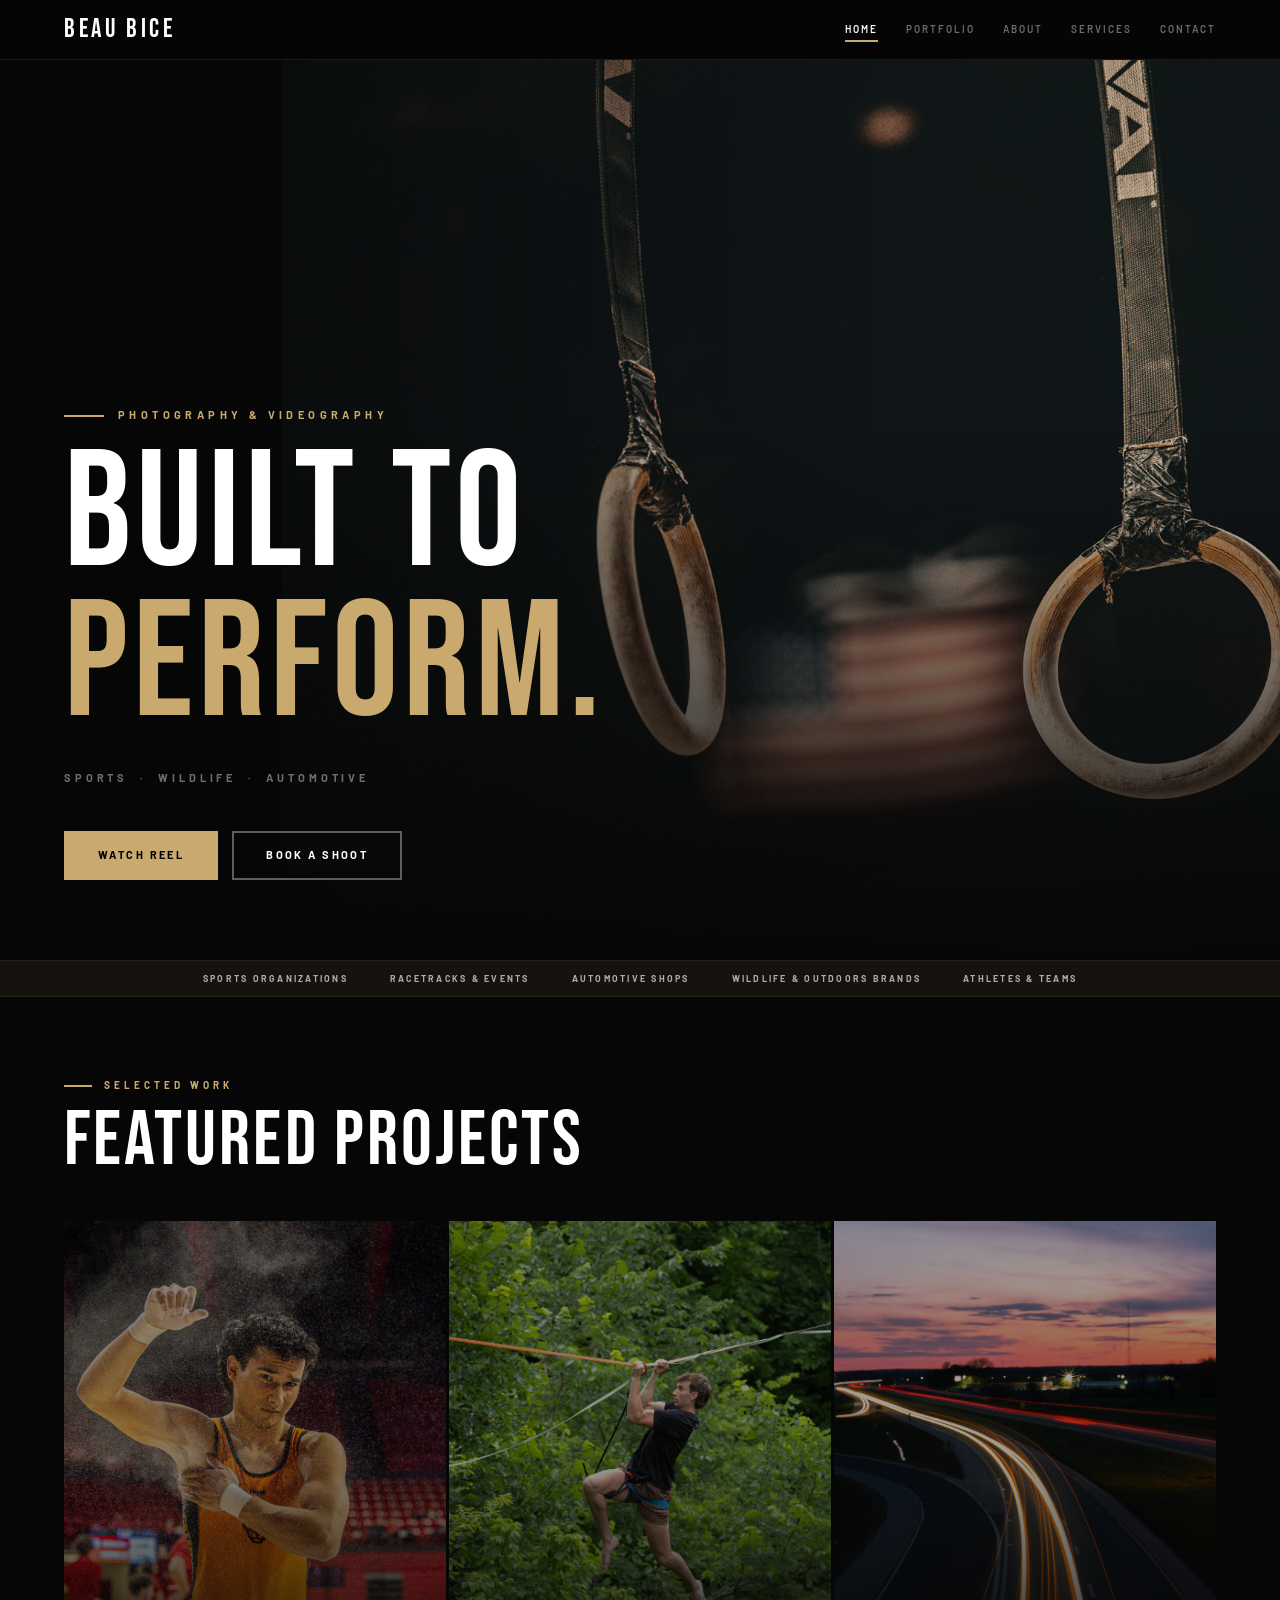
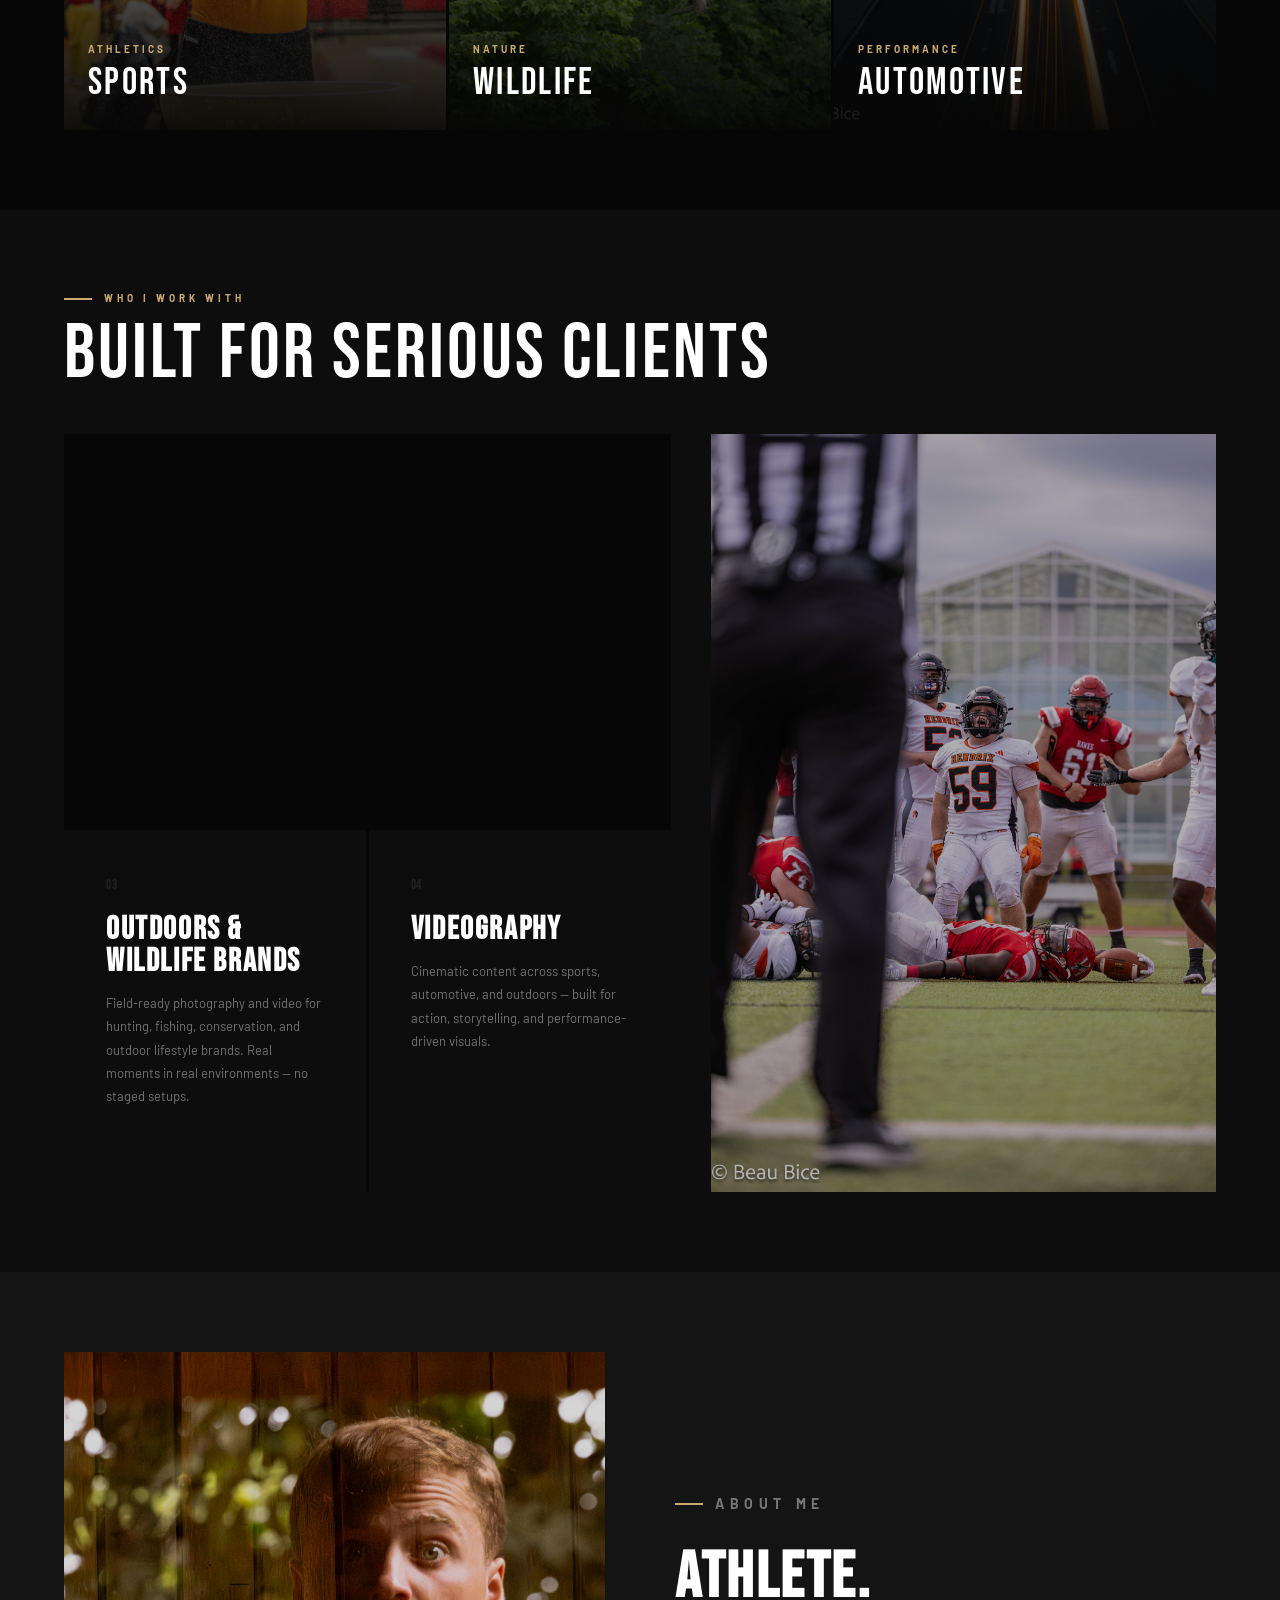
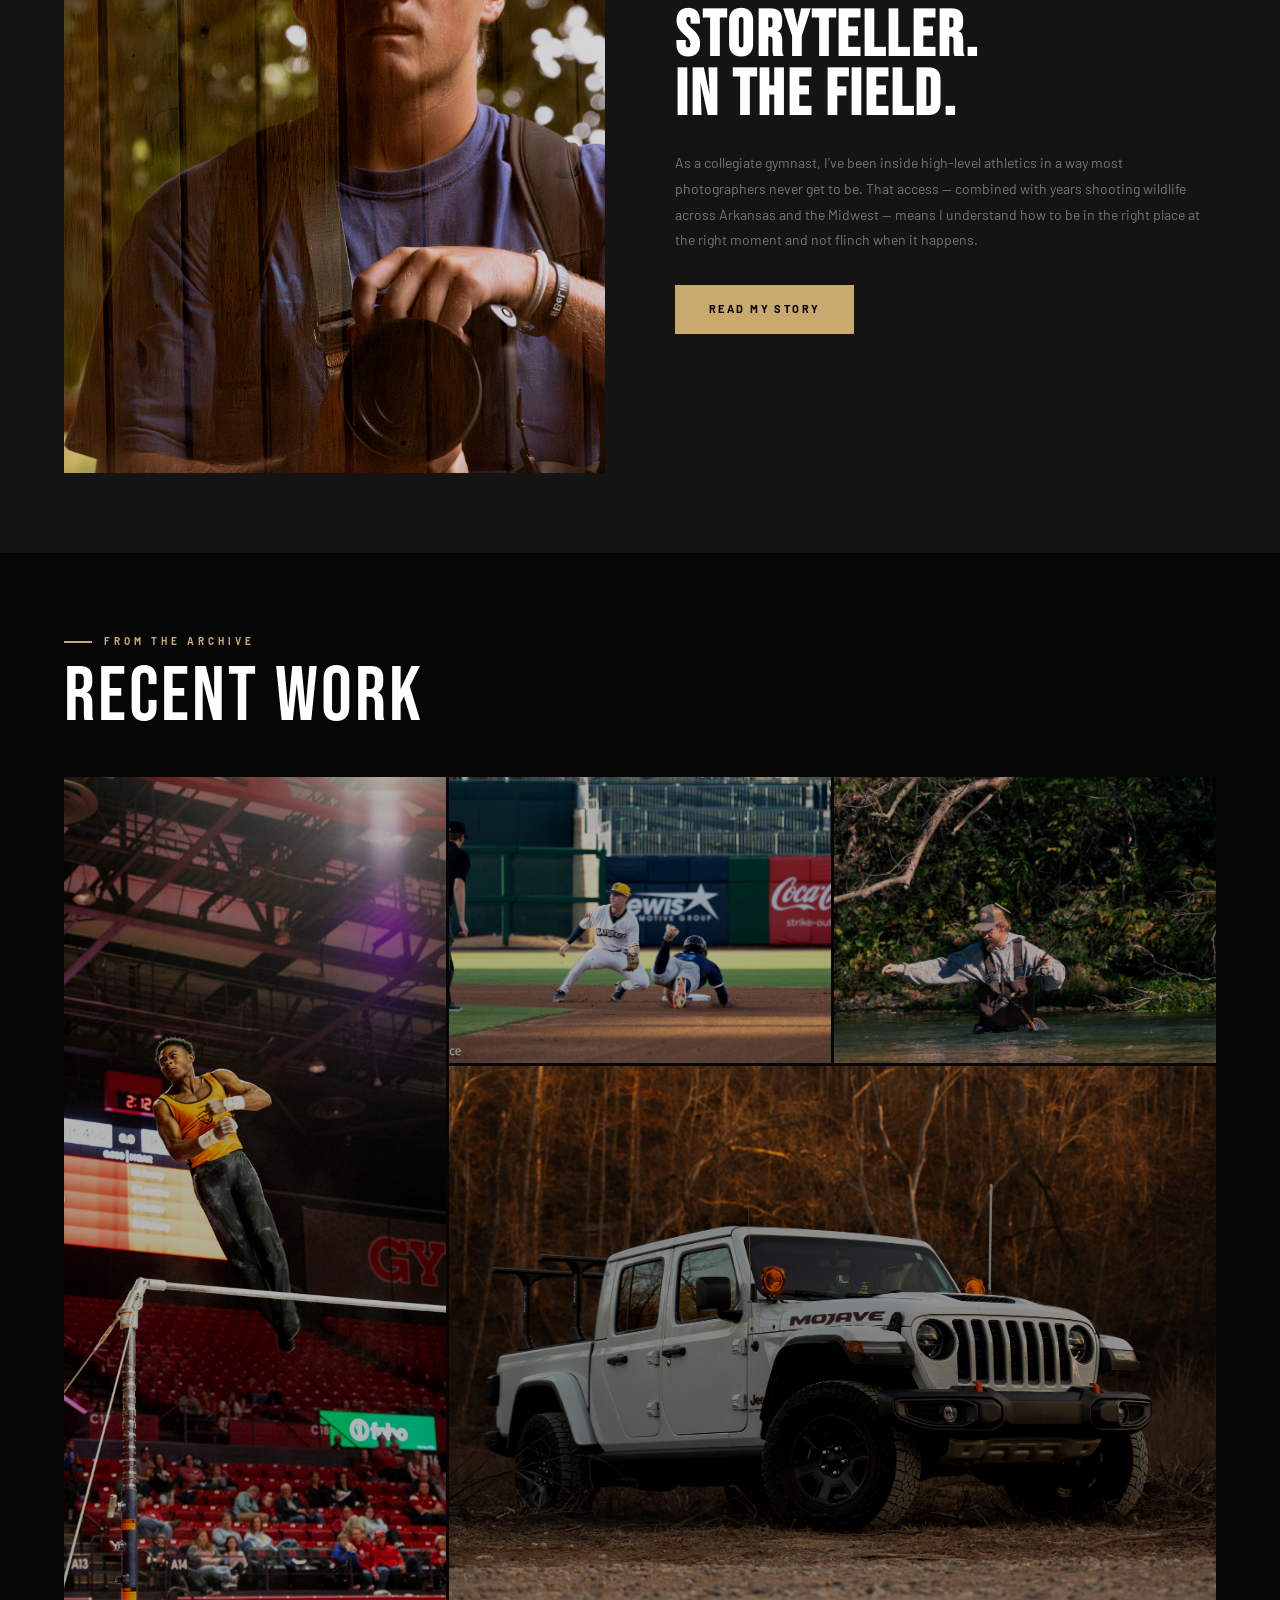
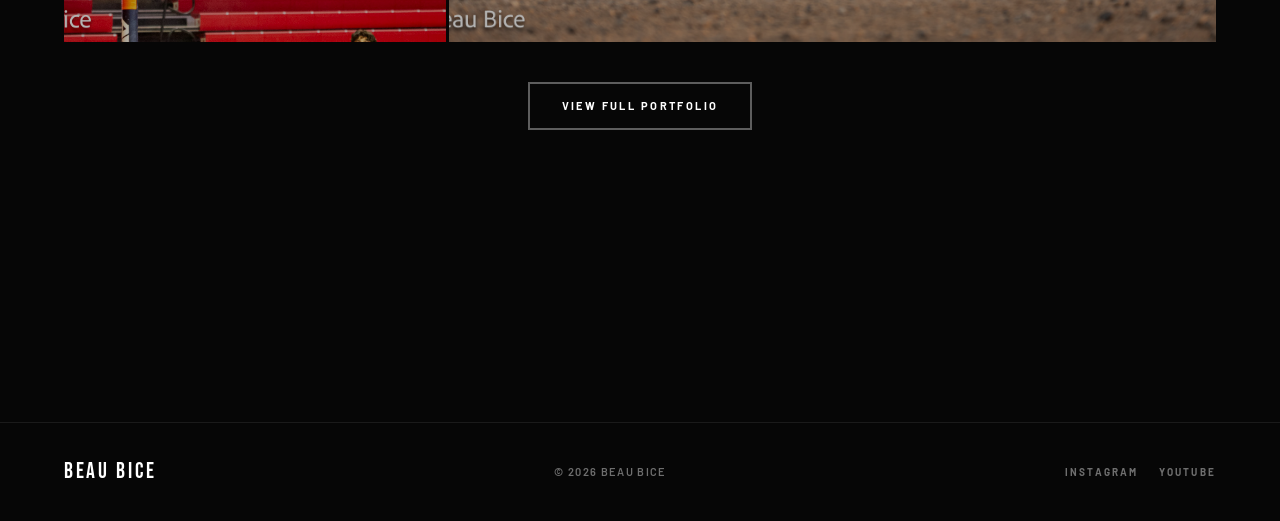
==== index.html @ 65be6cce "First Upload" ====
<!DOCTYPE html>
<html lang="en">
<head>
  <meta charset="UTF-8">
  <meta name="viewport" content="width=device-width, initial-scale=1.0">
  <title>Beau Bice — Photography & Videography</title>
  <link rel="stylesheet" href="styles.css">
  <link href="https://fonts.googleapis.com/css2?family=Bebas+Neue&family=Barlow:wght@300;400;600;700&display=swap" rel="stylesheet">
</head>
<body>

<!-- ── Navigation ───────────────────────────── -->
<header class="header">
  <div class="container nav">
    <div class="logo">Beau Bice</div>
    <nav>
      <a href="index.html" class="active">Home</a>
      <a href="portfolio.html">Portfolio</a>
      <a href="about.html">About</a>
      <a href="services.html">Services</a>
      <a href="contact.html">Contact</a>
    </nav>
  </div>
</header>

<!-- ── Hero ─────────────────────────────────── -->
<section class="hero">
  <div class="hero-bg">
    <!-- Original hero photo -->
    <img src="IMG_2894.jpg" alt="Beau Bice Photography">
  </div>
  <div class="hero-overlay"></div>
  <div class="hero-content">
    <p class="hero-eyebrow">Photography &amp; Videography</p>
    <h1>Built to<br><em>Perform.</em></h1>
    <p class="hero-sub">Sports &nbsp;·&nbsp; Wildlife &nbsp;·&nbsp; Automotive</p>
    <div class="hero-btns">
      <a href="films.html" class="btn primary">Watch Reel</a>
      <a href="contact.html" class="btn">Book a Shoot</a>
    </div>
  </div>
</section>

<!-- ── Client Types Band ──────────────────────── -->
<div class="client-band">
  <div class="client-band-inner">
    <span>Sports Organizations</span>
    <span class="band-dot">·</span>
    <span>Racetracks &amp; Events</span>
    <span class="band-dot">·</span>
    <span>Automotive Shops</span>
    <span class="band-dot">·</span>
    <span>Wildlife &amp; Outdoors Brands</span>
    <span class="band-dot">·</span>
    <span>Athletes &amp; Teams</span>
  </div>
</div>

<!-- ── Featured Work ─────────────────────────── -->
<section class="featured">
  <div class="container">
    <p class="section-eyebrow">Selected Work</p>
    <h2 class="section-title">Featured Projects</h2>
    <div class="featured-grid">

      <!-- Sports — original photo: Ethan Jap Press.jpg -->
      <a href="sports.html" class="feat-card">
        <img src="IMG_1847.jpg" alt="Sports Photography">
        <div class="feat-card-overlay"></div>
        <div class="feat-card-label">
          <p class="feat-card-cat">Athletics</p>
          <p class="feat-card-title">Sports</p>
        </div>
      </a>

      <!-- Wildlife — original photo: Greenville_Wildlife_-5.jpg -->
      <a href="wildlife.html" class="feat-card">
        <img src="IMG_9954.jpg" alt="Wildlife Photography">
        <div class="feat-card-overlay"></div>
        <div class="feat-card-label">
          <p class="feat-card-cat">Nature</p>
          <p class="feat-card-title">Wildlife</p>
        </div>
      </a>

      <!-- Automotive -->
<a href="cars.html" class="feat-card">
  <img src="Exploring_Time.jpg" alt="Automotive Photography">
  <div class="feat-card-overlay"></div>
  <div class="feat-card-label">
    <p class="feat-card-cat">Performance</p>
    <p class="feat-card-title">Automotive</p>
  </div>
</a>
    </div>
  </div>
</section>

<!-- ── Who I Work With ────────────────────────── -->
<section class="who-section">
  <div class="container">
    <p class="section-eyebrow">Who I Work With</p>
    <h2 class="section-title">Built for Serious Clients</h2>

    <div class="who-layout">

      <!-- LEFT SIDE (cards) -->
      <div class="who-grid">

        <a href="services.html" class="who-card">
          <p class="who-number">01</p>
          <h3>Sports Organizations &amp; Teams</h3>
          <p>
            Game coverage, team media packages, athlete portraits, and promotional content
            for programs that need professional visuals that keep up with the intensity of the sport.
          </p>
        </a>

        <a href="services.html" class="who-card">
          <p class="who-number">02</p>
          <h3>Automotive &amp; Racing</h3>
          <p>
            From trackside action to detailed feature shots, I create high-impact visuals for
            racetracks, shops, events, and brands. Built to capture speed, precision, and presence.
          </p>
        </a>

        <a href="services.html" class="who-card">
          <p class="who-number">03</p>
          <h3>Outdoors &amp; Wildlife Brands</h3>
          <p>
            Field-ready photography and video for hunting, fishing, conservation, and outdoor
            lifestyle brands. Real moments in real environments — no staged setups.
          </p>
        </a>

        <a href="services.html" class="who-card">
          <p class="who-number">04</p>
          <h3>Videography</h3>
          <p>
            Cinematic content across sports, automotive, and outdoors — built for action,
            storytelling, and performance-driven visuals.
          </p>
        </a>

      </div>

      <!-- RIGHT SIDE (photo) -->
      <div class="who-image">
        <img src="IMG_4798.jpg" alt="Work Preview">
      </div>

    </div>
  </div>
</section>

<!-- ── About Preview ─────────────────────────── -->
<section class="about-preview">
  <div class="container">
    <!-- Original about photo: IMG_1152 copy.jpg -->
    <div class="about-thumb">
      <img src="IMG_1152 copy.jpg" alt="Beau Bice">
    </div>
    <div class="about-text">
      <p class="section-eyebrow">About Me</p>
      <h2>Athlete.<br>Storyteller.<br>In the Field.</h2>
      <p>
        As a collegiate gymnast, I've been inside high-level athletics in a way most
        photographers never get to be. That access — combined with years shooting
        wildlife across Arkansas and the Midwest — means I understand how to be
        in the right place at the right moment and not flinch when it happens.
      </p>
      <a href="about.html" class="btn primary">Read My Story</a>
    </div>
  </div>
</section>

<!-- ── Portfolio Masonry Preview ─────────────── -->
<section class="featured">
  <div class="container">
    <p class="section-eyebrow">From the Archive</p>
    <h2 class="section-title">Recent Work</h2>
    <div class="masonry-preview">
      <!--
        Original masonry photos from your portfolio section.
        These four are the ones you had in styles.css already.
      -->
      <div class="masonry-item tall">
        <img src="IMG_3264.jpg" alt="Portfolio">
        <div class="masonry-overlay"></div>
      </div>
      <div class="masonry-item">
        <img src="IMG_4436.jpg" alt="Portfolio">
        <div class="masonry-overlay"></div>
      </div>
      <div class="masonry-item">
        <img src="IMG_8598 copy.jpg" alt="Portfolio">
        <div class="masonry-overlay"></div>
      </div>
      <div class="masonry-item wide">
        <img src="Jeep-1 copy.jpg" alt="Automotive Photography">
        <div class="masonry-overlay"></div>
      </div>
    </div>
    <div style="text-align:center; margin-top: 40px;">
      <a href="portfolio.html" class="btn">View Full Portfolio</a>
    </div>
  </div>
</section>

<!-- ── CTA Band ───────────────────────────────── -->
<div class="cta-band">
  <div class="cta-band-inner">
    <div>
      <p class="section-eyebrow">Ready to work?</p>
      <h2>Let's build something worth shooting.</h2>
    </div>
    <a href="contact.html" class="btn primary">Book a Shoot</a>
  </div>
</div>

<!-- ── Footer ────────────────────────────────── -->
<footer class="footer">
  <div class="footer-inner">
    <div class="footer-logo">Beau Bice</div>
    <p class="footer-copy">© 2026 Beau Bice</p>
    <div class="footer-social">
      <!-- Replace # with your actual URLs -->
      <a href="#">Instagram</a>
      <a href="#">YouTube</a>
    </div>
  </div>
</footer>
<script>
const observer = new IntersectionObserver((entries) => {
  entries.forEach(entry => {
    if (entry.isIntersecting) {
      entry.target.classList.add("show");
    }
  });
});

document.querySelectorAll(
  ".feat-card, .who-card, .about-preview, .masonry-item, .cta-band"
).forEach(el => observer.observe(el));
</script>
	<script>
window.addEventListener("scroll", () => {
  const heroImg = document.querySelector(".hero-bg img");
  let offset = window.scrollY * 0.25;
  heroImg.style.transform = `translateX(20%) translateY(${offset}px)`;
});
</script>
</body>
</html>
---- styles.css ----
@charset "UTF-8";

/* ============================================
   BEAU BICE — styles.css
   Bebas Neue (display) + Barlow (body)
   Bold. Aggressive. Dark. High-contrast.
   ============================================ */

:root {
  --bg:        #060606;
  --surface:   #0d0d0d;
  --surface2:  #141414;
  --border:    rgba(255,255,255,0.08);
  --border-hv: rgba(255,255,255,0.2);
  --accent:    #c9a96e;
  --accent-lt: #e8c98a;
  --text:      #ffffff;
  --muted:     rgba(255,255,255,0.42);
  --font-display: 'Bebas Neue', 'Arial Narrow', sans-serif;
  --font-body:    'Barlow', sans-serif;
  --nav-h:     60px;
  --transition: 0.28s cubic-bezier(0.25, 0.46, 0.45, 0.94);
}

*, *::before, *::after { margin: 0; padding: 0; box-sizing: border-box; }
html { scroll-behavior: smooth; }

body {
  background: var(--bg);
  color: var(--text);
  font-family: var(--font-body);
  font-weight: 400;
  font-size: 15px;
  line-height: 1.7;
  padding-top: var(--nav-h);
  -webkit-font-smoothing: antialiased;
}

a { text-decoration: none; color: inherit; }
img { display: block; width: 100%; height: 100%; object-fit: cover; }

.container {
  width: 90%;
  max-width: 1200px;
  margin: 0 auto;
  padding: 80px 0;
}

/* ── Navigation ─────────────────────────────── */
.header {
  position: fixed;
  top: 0; left: 0;
  width: 100%;
  height: var(--nav-h);
  z-index: 1000;
  background: rgba(6,6,6,0.95);
  backdrop-filter: blur(10px);
  -webkit-backdrop-filter: blur(10px);
  border-bottom: 1px solid var(--border);
}

.nav {
  display: flex;
  justify-content: space-between;
  align-items: center;
  height: 100%;
  padding: 0;
}

.logo {
  font-family: var(--font-display);
  font-size: 1.6rem;
  letter-spacing: 0.14em;
  color: var(--text);
}

nav { display: flex; align-items: center; gap: 28px; }

nav a {
  font-family: var(--font-body);
  font-size: 10px;
  font-weight: 600;
  letter-spacing: 0.2em;
  text-transform: uppercase;
  color: var(--muted);
  transition: color var(--transition);
  position: relative;
}

nav a::after {
  content: '';
  position: absolute;
  bottom: -4px; left: 0;
  width: 0; height: 2px;
  background: var(--accent);
  transition: width var(--transition);
}

nav a:hover, nav a.active { color: var(--text); }
nav a:hover::after, nav a.active::after { width: 100%; }

/* ── Buttons ─────────────────────────────────── */
.btn {
  display: inline-block;
  padding: 13px 32px;
  font-family: var(--font-body);
  font-size: 11px;
  font-weight: 700;
  letter-spacing: 0.22em;
  text-transform: uppercase;
  border: 2px solid rgba(255,255,255,0.35);
  color: var(--text);
  transition: all var(--transition);
  cursor: pointer;
  background: transparent;
}

.btn.primary {
  background: var(--accent);
  border-color: var(--accent);
  color: #000;
}

.btn:hover {
  background: var(--accent);
  border-color: var(--accent);
  color: #000;
}

/* ── Hero ────────────────────────────────────── */
.hero {
  height: 100vh;
  position: relative;
  overflow: hidden;
  display: flex;
  align-items: flex-end;
  justify-content: flex-start;
}

.hero-bg { position: absolute; inset: 0; z-index: 0; }

/* Hero photo: IMG_3816 copy.jpg */
.hero-bg img {
  width: 110%;              /* 👈 makes image bigger so it can shift */
  height: 110%;
  object-fit: cover;
  object-position: left center;  /* 👈 now this will actually work */
  transform: translateX(20%);    /* 👈 fine adjustment */
  filter: brightness(1);
}

.hero-overlay {
  position: absolute;
  inset: 0;
  background:
    linear-gradient(to right, rgba(6,6,6,0.9) 0%, rgba(6,6,6,0.1) 70%),
    linear-gradient(to top, rgba(6,6,6,0.98) 0%, transparent 60%);
  z-index: 1;
}

.hero-content {
  position: relative;
  z-index: 2;
  padding: 0 5% 80px;
  max-width: 820px;
}

.hero-eyebrow {
  font-family: var(--font-body);
  font-size: 11px;
  font-weight: 700;
  letter-spacing: 0.4em;
  text-transform: uppercase;
  color: var(--accent);
  margin-bottom: 16px;
  display: flex;
  align-items: center;
  gap: 14px;
}

.hero-eyebrow::before {
  content: '';
  display: inline-block;
  width: 40px;
  height: 2px;
  background: var(--accent);
  flex-shrink: 0;
}

.hero h1 {
  font-family: var(--font-display);
  font-size: clamp(5rem, 13vw, 11rem);
  font-weight: 400;
  letter-spacing: 0.03em;
  line-height: 0.9;
  margin-bottom: 28px;
  text-transform: uppercase;
}

.hero h1 em {
  font-style: normal;
  color: var(--accent);
  display: block;
}

.hero-sub {
  font-family: var(--font-body);
  font-size: 11px;
  font-weight: 700;
  letter-spacing: 0.35em;
  text-transform: uppercase;
  color: var(--muted);
  margin-bottom: 44px;
}

.hero-btns { display: flex; gap: 14px; flex-wrap: wrap; }

/* ── Client Band ─────────────────────────────── */
.client-band {
  background: rgba(201, 169, 110, 0.08);
  border-top: 1px solid rgba(255,255,255,0.06);
  border-bottom: 1px solid rgba(255,255,255,0.06);
  padding: 10px 0;
}
.client-band-inner {
  width: 90%;
  max-width: 1200px;
  margin: 0 auto;
  display: flex;
  align-items: center;
  gap: 20px;
  flex-wrap: wrap;
  justify-content: center;
}

.client-band-inner span {
  font-family: var(--font-body);
  font-size: 9px;
  font-weight: 700;
  letter-spacing: 0.25em;
  text-transform: uppercase;
  color: rgba(255,255,255,0.65);
}

.band-dot { color: rgba(0,0,0,0.3) !important; letter-spacing: 0 !important; }

/* ── Section Headings ────────────────────────── */
.section-eyebrow {
  font-family: var(--font-body);
  font-size: 10px;
  font-weight: 700;
  letter-spacing: 0.4em;
  text-transform: uppercase;
  color: var(--accent);
  margin-bottom: 12px;
  display: flex;
  align-items: center;
  gap: 12px;
}

.section-eyebrow::before {
  content: '';
  display: inline-block;
  width: 28px;
  height: 2px;
  background: var(--accent);
  flex-shrink: 0;
}

.section-title {
  font-family: var(--font-display);
  font-size: clamp(3rem, 6vw, 5.5rem);
  font-weight: 400;
  letter-spacing: 0.04em;
  text-transform: uppercase;
  line-height: 0.92;
  margin-bottom: 44px;
}

/* ── Page Hero (inner pages) ─────────────────── */
.page-hero { height: 42vh; min-height: 240px; display: flex; flex-direction: column; align-items: flex-start; justify-content: flex-end; padding-bottom: 44px; padding-left: 5%; background: var(--surface); border-bottom: 1px solid var(--border); position: relative; overflow: hidden; }

.page-hero::after {
  content: '';
  position: absolute;
  bottom: 0; left: 0;
  width: 100%; height: 4px;
  background: var(--accent);
}

.page-eyebrow {
  font-family: var(--font-body);
  font-size: 10px;
  font-weight: 700;
  letter-spacing: 0.4em;
  text-transform: uppercase;
  color: var(--accent);
  margin-bottom: 10px;
  display: flex;
  align-items: center;
  gap: 12px;
}

.page-eyebrow::before {
  content: '';
  display: inline-block;
  width: 28px; height: 2px;
  background: var(--accent);
  flex-shrink: 0;
}

.page-hero h1 {
  font-family: var(--font-display);
  font-size: clamp(3.5rem, 8vw, 7rem);
  font-weight: 400;
  letter-spacing: 0.05em;
  text-transform: uppercase;
  line-height: 0.95;
}

/* ── Featured Work Cards ─────────────────────── */
.featured-grid {
  display: grid;
  grid-template-columns: repeat(3, 1fr);
  gap: 3px;
}

/*
  Featured photos (index.html):
    Ethan Jap Press.jpg  · Greenville_Wildlife_-5.jpg  · March_29_Greenville-8 copy.jpg
*/
.feat-card {
  position: relative;
  aspect-ratio: 3/4;
  overflow: hidden;
  display: block;
  background: var(--surface);
}

.feat-card img {
  width: 100%; height: 100%;
  object-fit: cover;
  transition: transform 0.7s ease, filter 0.4s ease;
  filter: brightness(0.65);
}

.feat-card:hover img { transform: scale(1.06); filter: brightness(0.9); }

.feat-card-overlay {
  position: absolute; inset: 0;
  background: linear-gradient(to top, rgba(6,6,6,0.92) 0%, rgba(6,6,6,0.05) 55%);
}

.feat-card-label {
  position: absolute;
  bottom: 0; left: 0; right: 0;
  padding: 28px 24px;
  z-index: 2;
}

.feat-card-cat {
  font-family: var(--font-body);
  font-size: 10px;
  font-weight: 700;
  letter-spacing: 0.3em;
  text-transform: uppercase;
  color: var(--accent);
  margin-bottom: 6px;
}

.feat-card-title {
  font-family: var(--font-display);
  font-size: 2.4rem;
  letter-spacing: 0.06em;
  text-transform: uppercase;
  line-height: 1;
}

/* ── Who I Work With ─────────────────────────── */
.who-section { background: var(--surface); }
.who-section {
  position: relative; /* add this */
  cursor: pointer;    /* optional: shows it's clickable */
}

.who-section a.section-link {
  position: absolute;
  inset: 0;
  z-index: 5;
}
.who-layout {
  display: grid;
  grid-template-columns: 1.2fr 1fr;
  gap: 40px;
  align-items: stretch;
}

.who-image {
  position: relative;
  overflow: hidden;
}

.who-image img {
  width: 100%;
  height: 100%;
  object-fit: cover;
  filter: brightness(0.7);
  transition: transform 0.6s ease;
}

.who-image:hover img {
  transform: scale(1.05);
  filter: brightness(0.9);
}
.who-grid {
  display: grid;
  grid-template-columns: repeat(2, 1fr);
  gap: 3px;
  background: var(--bg);
}

.who-card {
  background: var(--surface);
  padding: 44px 38px;
  transition: background var(--transition);
  border-left: 4px solid transparent;
}

.who-card:hover {
  background: var(--surface2);
  border-left-color: var(--accent);
}

.who-number {
  font-family: var(--font-display);
  font-size: 5rem;
  color: var(--accent);
  opacity: 0.2;
  margin-bottom: 16px;
  line-height: 1;
  letter-spacing: 0.05em;
}

.who-card h3 {
  font-family: var(--font-display);
  font-size: 2rem;
  letter-spacing: 0.05em;
  text-transform: uppercase;
  margin-bottom: 14px;
  line-height: 1;
}

.who-card p { font-size: 13px; color: var(--muted); line-height: 1.8; }

/* ── About Preview ───────────────────────────── */
.about-preview { background: var(--surface2); }

.about-preview .container {
  display: grid;
  grid-template-columns: 1fr 1fr;
  gap: 70px;
  align-items: center;
}

/* About preview photo: IMG_1152 copy.jpg */
.about-thumb {
  aspect-ratio: 3/4;
  overflow: hidden;
  background: #111;
  position: relative;
}

.about-thumb::after {
  content: '';
  position: absolute;
  bottom: -4px; right: -4px;
  width: 55%; height: 55%;
  border-bottom: 4px solid var(--accent);
  border-right: 4px solid var(--accent);
  pointer-events: none;
}

.about-thumb img {
  width: 100%; height: 100%;
  object-fit: cover;
  filter: brightness(0.82) contrast(1.05);
}

.about-text h2 {
  font-family: var(--font-display);
  font-size: clamp(2.8rem, 5vw, 5rem);
  line-height: 0.92;
  text-transform: uppercase;
  letter-spacing: 0.04em;
  margin-bottom: 24px;
}

.about-text p { color: var(--muted); margin-bottom: 32px; line-height: 1.85; font-size: 14px; }

/* ── Masonry Preview (index) ─────────────────── */
/*
  Original photos:
    IMG_8598 copy.jpg  → .masonry-item.tall
    IMG_4436.jpg       → .masonry-item
    IMG_0318 copy.jpg  → .masonry-item
    Jeep-1 copy.jpg    → .masonry-item.wide
*/
.masonry-preview {
  display: grid;
  grid-template-columns: 1fr 1fr 1fr;
  grid-template-rows: auto auto;
  gap: 3px;
}

.masonry-item {
  position: relative;
  overflow: hidden;
  background: var(--surface);
  aspect-ratio: 4/3;
}

.masonry-item.tall { grid-row: span 2; aspect-ratio: unset; }
.masonry-item.wide { grid-column: span 2; }

.masonry-item img {
  width: 100%; height: 100%;
  object-fit: cover;
  transition: transform 0.6s ease, filter 0.4s ease;
  filter: brightness(0.7) contrast(1.05);
}

.masonry-item:hover img { transform: scale(1.05); filter: brightness(0.95) contrast(1.05); }

.masonry-overlay { position: absolute; inset: 0; }

/* ── Services Grid ───────────────────────────── */

.image-card {
  position: relative;
  background-size: cover;
  background-position: center;
  color: white;
}

.image-card .overlay {
  position: absolute;
  inset: 0;
  background: linear-gradient(to top, rgba(0,0,0,0.85), rgba(0,0,0,0.2));
}

.image-card h3,
.image-card p,
.image-card a {
  position: relative;
  z-index: 2;
}

.services-grid {
  display: grid;
  grid-template-columns: repeat(auto-fit, minmax(260px, 1fr));
  gap: 3px;
  background: var(--bg);
}

.service-card {
  background: var(--surface);
  padding: 40px 32px;
  display: flex;
  flex-direction: column;
  gap: 10px;
  transition: background var(--transition);
  border-top: 4px solid transparent;
}

.service-card:hover { background: var(--surface2); border-top-color: var(--accent); }

.service-icon {
  font-family: var(--font-display);
  font-size: 3.5rem;
  color: var(--accent);
  opacity: 0.25;
  line-height: 1;
  letter-spacing: 0.05em;
}

.service-card h3 {
  font-family: var(--font-display);
  font-size: 2rem;
  letter-spacing: 0.05em;
  text-transform: uppercase;
  line-height: 1;
}

.service-price {
  font-family: var(--font-body);
  font-size: 10px;
  font-weight: 700;
  letter-spacing: 0.25em;
  text-transform: uppercase;
  color: var(--accent);
}

.service-card p { color: var(--muted); font-size: 13px; line-height: 1.8; flex: 1; }
.service-card .btn { align-self: flex-start; margin-top: 16px; }

.services-cta {
  background: var(--surface);
  border-top: 4px solid var(--accent);
  padding: 80px 0;
  text-align: center;
}

.services-cta h2 {
  font-family: var(--font-display);
  font-size: clamp(2.5rem, 5vw, 4rem);
  text-transform: uppercase;
  letter-spacing: 0.04em;
  margin-bottom: 14px;
  line-height: 1;
}

.services-cta p {
  color: var(--muted);
  margin-bottom: 32px;
  font-size: 14px;
  max-width: 420px;
  margin-left: auto; margin-right: auto;
}

/* ── CTA Band ────────────────────────────────── */
.cta-band { background: var(--accent); padding: 64px 0; }

.cta-band-inner {
  width: 90%;
  max-width: 1200px;
  margin: 0 auto;
  display: flex;
  align-items: center;
  justify-content: space-between;
  gap: 40px;
  flex-wrap: wrap;
}

.cta-band-inner .section-eyebrow { color: rgba(0,0,0,0.45); }
.cta-band-inner .section-eyebrow::before { background: rgba(0,0,0,0.3); }

.cta-band-inner h2 {
  font-family: var(--font-display);
  font-size: clamp(2.5rem, 4.5vw, 4rem);
  letter-spacing: 0.04em;
  text-transform: uppercase;
  color: #000;
  line-height: 0.95;
}

.cta-band .btn { border-color: #000; color: #000; white-space: nowrap; }
.cta-band .btn:hover { background: #000; border-color: #000; color: var(--accent); }

/* ── Portfolio Album Grid ────────────────────── */
.album-grid {
  display: grid;
  grid-template-columns: repeat(3, 1fr);
  gap: 3px;
  padding-bottom: 40px;
}

.album-card {
  position: relative;
  aspect-ratio: 4/3;
  overflow: hidden;
  display: block;
  background: var(--surface);
  cursor: pointer;
}

.album-card img {
  width: 100%; height: 100%;
  object-fit: cover;
  transition: transform 0.7s ease, filter 0.4s ease;
  filter: brightness(0.6);
}

.album-card:hover img { transform: scale(1.06); filter: brightness(0.88); }

.album-card-overlay {
  position: absolute; inset: 0;
  background: linear-gradient(to top, rgba(6,6,6,0.9) 0%, rgba(6,6,6,0.05) 55%);
}

.album-card-label {
  position: absolute;
  bottom: 0; left: 0; right: 0;
  padding: 24px 20px;
  z-index: 2;
}

.album-card-cat {
  font-family: var(--font-body);
  font-size: 9px;
  font-weight: 700;
  letter-spacing: 0.3em;
  text-transform: uppercase;
  color: var(--accent);
  margin-bottom: 4px;
}

.album-card-title {
  font-family: var(--font-display);
  font-size: 2rem;
  letter-spacing: 0.06em;
  text-transform: uppercase;
  line-height: 1;
}

.album-nav {
  display: flex;
  justify-content: center;
  gap: 22px;
  padding: 14px 0;
  background: var(--surface);
  border-bottom: 1px solid var(--border);
  position: sticky;
  top: var(--nav-h);
  z-index: 999;
}

.album-nav a {
  font-family: var(--font-body);
  font-size: 10px;
  font-weight: 700;
  letter-spacing: 0.25em;
  text-transform: uppercase;
  color: var(--muted);
  transition: color var(--transition);
  position: relative;
}

.album-nav a:hover {
  color: var(--text);
}

.album-nav a.active {
  color: var(--text);
}

.album-nav a::after {
  content: '';
  position: absolute;
  bottom: -4px;
  left: 0;
  width: 0;
  height: 2px;
  background: var(--accent);
  transition: width var(--transition);
}

.album-nav a:hover::after,
.album-nav a.active::after {
  width: 100%;
}
/* ── Portfolio Category Tiles ───────────────── */
.album {
  position: relative;
  display: block;
  aspect-ratio: 4/3;
  overflow: hidden;
  background: var(--surface);
  border: 1px solid var(--border);
  transition: transform var(--transition), border-color var(--transition);
}

.album img {
  width: 100%;
  height: 100%;
  object-fit: cover;
  filter: brightness(0.65);
  transition: transform 0.7s ease, filter 0.4s ease;
}

.album span {
  position: absolute;
  bottom: 18px;
  left: 18px;
  font-family: var(--font-display);
  font-size: 2rem;
  letter-spacing: 0.06em;
  text-transform: uppercase;
  color: var(--text);
  z-index: 2;
}

.album::after {
  content: '';
  position: absolute;
  inset: 0;
  background: linear-gradient(to top, rgba(0,0,0,0.75), transparent 60%);
}

.album:hover img {
  transform: scale(1.06);
  filter: brightness(0.9);
}

.album:hover {
  border-color: var(--accent);
}

/* ── Smaller Button-style Links ─────────────── */
.album.small {
  aspect-ratio: 3/1;
  padding: 18px;
  min-height: 90px;
  display: flex;
  align-items: center;
  justify-content: center;
  text-align: center;
  background: var(--surface2);
  border: 1px solid var(--border);
  transition: transform var(--transition), border-color var(--transition), background var(--transition);
}

.album.small span {
  position: relative;
  bottom: auto;
  left: auto;
  font-size: 1.4rem;
  letter-spacing: 0.2em;
}

.album.small::after {
  content: '';
  position: absolute;
  inset: 0;
  border: 2px solid transparent;
  pointer-events: none;
  transition: border-color var(--transition), box-shadow var(--transition);
}

.album.small:hover {
  transform: translateY(-4px);
  background: var(--surface);
}

.album.small:hover::after {
  border-color: var(--accent);
  box-shadow: 0 0 18px rgba(201, 169, 110, 0.35);
}

.album.small:hover span {
  color: var(--accent);
}
/* ── Photo Grid (gallery pages) ──────────────── */
.photo-grid { columns: 3; column-gap: 3px; padding: 60px 0; }

.photo-item {
  break-inside: avoid;
  margin-bottom: 3px;
  overflow: hidden;
  background: var(--surface);
  cursor: pointer;
}

.photo-item img {
  width: 100%; height: auto;
  display: block;
  transition: transform 0.5s ease, filter 0.35s ease;
  filter: brightness(0.85) contrast(1.05);
}

.photo-item:hover img { transform: scale(1.04); filter: brightness(1) contrast(1.05); }

.album-back {
  display: inline-flex;
  align-items: center;
  gap: 10px;
  font-family: var(--font-body);
  font-size: 10px;
  font-weight: 700;
  letter-spacing: 0.22em;
  text-transform: uppercase;
  color: var(--muted);
  margin-bottom: 36px;
  transition: color var(--transition);
}
.album-back:hover { color: var(--accent); }
.album-back::before { content: '←'; font-size: 14px; }

/* ── Films Page ──────────────────────────────── */
.films-grid {
  display: grid;
  grid-template-columns: repeat(auto-fit, minmax(320px, 1fr));
  gap: 3px;
}

.video-card {
  background: var(--surface);
  border-top: 4px solid transparent;
  overflow: hidden;
  transition: border-top-color var(--transition);
}

.video-card:hover { border-top-color: var(--accent); }

.video-card iframe {
  width: 100%;
  height: 240px;
  display: block;
  border: none;
}
.video-card-info { padding: 20px 22px; }

.video-card-title {
  font-family: var(--font-display);
  font-size: 1.7rem;
  letter-spacing: 0.05em;
  text-transform: uppercase;
  margin-bottom: 4px;
  line-height: 1;
}

.video-card-meta {
  font-family: var(--font-body);
  font-size: 10px;
  font-weight: 700;
  letter-spacing: 0.25em;
  text-transform: uppercase;
  color: var(--accent);
}

/* ── About Page ──────────────────────────────── */
.about-page .container {
  display: grid;
  grid-template-columns: 1fr 1.5fr;
  gap: 80px;
  align-items: start;
}

/* About photo: IMG_1152 copy.jpg */
.about-photo {
  position: sticky;
  top: calc(var(--nav-h) + 40px);
  aspect-ratio: 3/4;
  overflow: hidden;
  background: var(--surface);
}

.about-photo img {
  width: 100%; height: 100%;
  object-fit: cover;
  filter: brightness(0.82) contrast(1.05);
}

.about-body h2 {
  font-family: var(--font-display);
  font-size: clamp(2.8rem, 5vw, 4.5rem);
  letter-spacing: 0.04em;
  text-transform: uppercase;
  margin-bottom: 28px;
  line-height: 0.95;
}

.about-body p { color: var(--muted); line-height: 1.9; margin-bottom: 20px; font-size: 14px; }

.about-facts {
  display: grid;
  grid-template-columns: 1fr 1fr;
  gap: 28px;
  margin: 44px 0;
  border-top: 1px solid var(--border);
  padding-top: 40px;
}

.fact-label {
  font-family: var(--font-body);
  font-size: 9px;
  font-weight: 700;
  letter-spacing: 0.3em;
  text-transform: uppercase;
  color: var(--accent);
  margin-bottom: 6px;
}

.fact-value { font-size: 13px; color: var(--muted); }

/* ── Contact Page ────────────────────────────── */
.contact-wrap {
  display: grid;
  grid-template-columns: 1fr 1.2fr;
  gap: 80px;
  align-items: start;
}
.contact-info {
  position: relative;
  background: url('Merica-12 copy.jpg') center/cover no-repeat;
  padding: 60px;
  color: white;
}

.contact-info h2 {
  font-family: var(--font-display);
  font-size: clamp(2.5rem, 4vw, 4.2rem);
  text-transform: uppercase;
  letter-spacing: 0.04em;
  margin-bottom: 22px;
  line-height: 0.95;
}

.contact-info p { color: #ffffff; line-height: 1.85; margin-bottom: 40px; font-size: 14px; }
.contact-detail { margin-bottom: 22px; }

.contact-detail-label {
  font-family: var(--font-body);
  font-size: 9px;
  font-weight: 700;
  letter-spacing: 0.3em;
  text-transform: uppercase;
  color: var(--accent);
  margin-bottom: 5px;
}

.contact-detail-value { font-size: 14px; color: var(--muted); }

/* ── Form ────────────────────────────────────── */
.form { display: flex; flex-direction: column; gap: 10px; }

.form input, .form textarea, .form select {
  width: 100%;
  padding: 14px 16px;
  background: var(--surface);
  border: 1px solid var(--border);
  border-left: 4px solid transparent;
  color: var(--text);
  font-family: var(--font-body);
  font-size: 13px;
  font-weight: 400;
  outline: none;
  transition: border-color var(--transition), border-left-color var(--transition);
  appearance: none; -webkit-appearance: none;
}

.form input::placeholder, .form textarea::placeholder { color: var(--muted); }

.form select {
  cursor: pointer;
  background-image: url("data:image/svg+xml,%3Csvg xmlns='http://www.w3.org/2000/svg' width='10' height='6' fill='none'%3E%3Cpath d='M1 1l4 4 4-4' stroke='%23c9a96e' stroke-width='1.5'/%3E%3C/svg%3E");
  background-repeat: no-repeat;
  background-position: right 16px center;
  padding-right: 40px;
}

.form select option { background: var(--surface); color: var(--text); }
.form input:focus, .form textarea:focus, .form select:focus { border-color: var(--border-hv); border-left-color: var(--accent); }
.form textarea { height: 160px; resize: vertical; }

/* ── Lightbox ────────────────────────────────── */
.lightbox {
  display: none;
  position: fixed; inset: 0;
  background: rgba(0,0,0,0.97);
  z-index: 9999;
  align-items: center;
  justify-content: center;
}

.lightbox.open { display: flex; }
.lightbox img { max-width: 90vw; max-height: 90vh; object-fit: contain; width: auto; height: auto; }

.lightbox-close {
  position: absolute;
  top: 24px; right: 28px;
  font-size: 32px;
  color: var(--muted);
  cursor: pointer;
  background: none; border: none;
  font-family: var(--font-body);
  transition: color var(--transition);
}

.lightbox-close:hover { color: var(--accent); }

/* ── Footer ──────────────────────────────────── */
.footer { padding: 30px 0; border-top: 1px solid var(--border); background: var(--bg); }

.footer-inner {
  width: 90%; max-width: 1200px; margin: 0 auto;
  display: flex; justify-content: space-between; align-items: center;
}

.footer-logo { font-family: var(--font-display); font-size: 1.4rem; letter-spacing: 0.12em; }
.footer-copy { font-size: 11px; font-weight: 600; color: var(--muted); letter-spacing: 0.12em; text-transform: uppercase; }
.footer-social { display: flex; gap: 20px; }

.footer-social a {
  font-family: var(--font-body);
  font-size: 10px; font-weight: 700;
  letter-spacing: 0.22em; text-transform: uppercase;
  color: var(--muted); transition: color var(--transition);
}

.footer-social a:hover { color: var(--accent); }

/* ── Responsive ──────────────────────────────── */
@media (max-width: 1000px) { .who-grid { grid-template-columns: 1fr; } }

@media (max-width: 900px) {
  .featured-grid { grid-template-columns: 1fr 1fr; }
  .album-grid { grid-template-columns: 1fr 1fr; }
  .about-preview .container,
  .about-page .container,
  .contact-wrap { grid-template-columns: 1fr; gap: 40px; }
  .about-photo { position: static; aspect-ratio: 4/3; }
  .photo-grid { columns: 2; }
  .masonry-preview { grid-template-columns: 1fr 1fr; }
  .masonry-item.tall { grid-row: span 1; aspect-ratio: 4/3; }
  .masonry-item.wide { grid-column: span 2; }
  .cta-band-inner { flex-direction: column; align-items: flex-start; }
}

@media (max-width: 600px) {
  nav { gap: 14px; }
  nav a { font-size: 9px; letter-spacing: 0.1em; }
  .featured-grid, .album-grid { grid-template-columns: 1fr; }
  .feat-card { aspect-ratio: 16/9; }
  .photo-grid { columns: 1; }
  .about-facts { grid-template-columns: 1fr; }
  .hero-btns { flex-direction: column; align-items: flex-start; }
  .footer-inner { flex-direction: column; gap: 16px; text-align: center; }
  .footer-social { justify-content: center; }
  .masonry-preview { grid-template-columns: 1fr; }
  .masonry-item.wide { grid-column: span 1; }
  .client-band-inner { gap: 10px; }
  .band-dot { display: none; }
  .hero h1 { font-size: clamp(4rem, 18vw, 8rem); }
  .page-hero { padding-left: 5%; }
}

/* ── Services Hero ───────────────────────── */
.services-hero {
  padding: 120px 0 60px;
  background: var(--surface);
}

.services-intro {
  max-width: 520px;
  color: var(--muted);
  font-size: 14px;
  line-height: 1.8;
}

/* ── Services Showcase ───────────────────── */
.services-showcase {
  display: flex;
  flex-direction: column;
}

/* Each row */
.service-row {
  display: grid;
  grid-template-columns: 1.2fr 1fr;
  min-height: 420px;
}

/* Alternate layout */
.service-row.reverse {
  grid-template-columns: 1fr 1.2fr;
}

.service-row.reverse .service-image {
  order: 2;
}

.service-row.reverse .service-content {
  order: 1;
}

/* Image side */
.service-image {
  overflow: hidden;
  background: var(--surface);
}

.service-image img {
  width: 100%;
  height: 100%;
  object-fit: cover;
  filter: brightness(0.7);
  transition: transform 0.6s ease, filter 0.4s ease;
}

.service-image video {
  width: 100%;
  height: 100%;
  object-fit: cover;
  display: block;
}

.service-row:hover img {
  transform: scale(1.05);
  filter: brightness(0.9);
}

/* Content side */
.service-content {
  display: flex;
  flex-direction: column;
  justify-content: center;
  padding: 60px;
  background: var(--bg);
}

.service-content h2 {
  font-family: var(--font-display);
  font-size: 2.8rem;
  text-transform: uppercase;
  letter-spacing: 0.05em;
  margin-bottom: 16px;
}

.service-content p {
  color: var(--muted);
  margin-bottom: 24px;
  max-width: 420px;
}
.service-image iframe {
  width: 100%;
  height: 100%;
  border: none;
  display: block;
}

/* ── Mobile ───────────────────────── */
@media (max-width: 900px) {
  .service-row,
  .service-row.reverse {
    grid-template-columns: 1fr;
  }

  .service-image {
    height: 260px;
  }

  .service-content {
    padding: 40px 20px;
  }
}

/* ── About Page Image ───────────────────── */
.about-grid {
  display: grid;
  grid-template-columns: 1fr 1.5fr;
  gap: 80px;
  align-items: start;
}

.about-img {
  position: sticky;
  top: calc(var(--nav-h) + 40px);
  aspect-ratio: 3/4;
  overflow: hidden;
  background: var(--surface);
}

.about-img img {
  width: 100%;
  height: 100%;
  object-fit: cover;
  filter: brightness(0.85) contrast(1.05);
}

.feat-card,
.who-card,
.about-preview,
.masonry-item,
.cta-band {
  opacity: 0;
  transform: translateY(20px);
  transition: all 0.8s ease;
}

.show {
  opacity: 10;
  transform: translateY(0);
}

.feat-card,
.who-card {
  transition: transform 0.3s ease, box-shadow 0.3s ease;
}

.feat-card:hover,
.who-card:hover {
  transform: translateY(-6px);
}
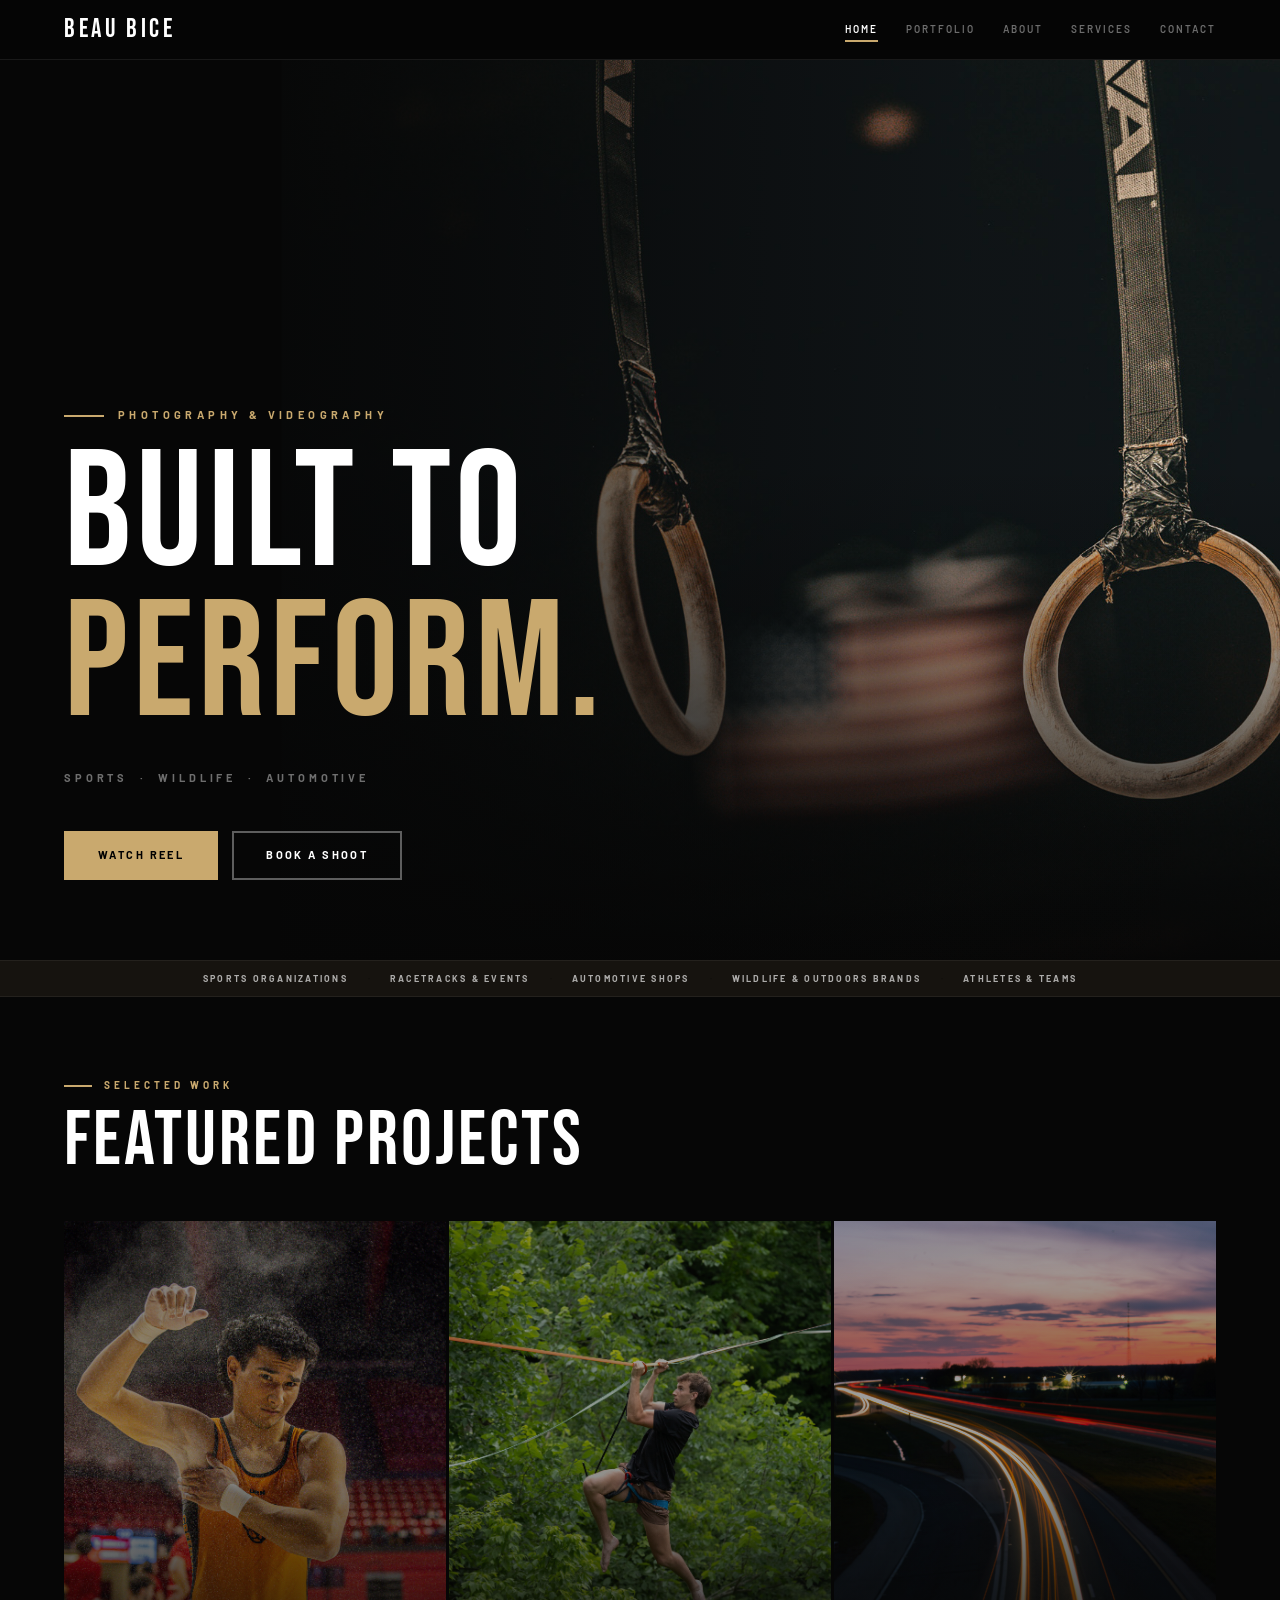
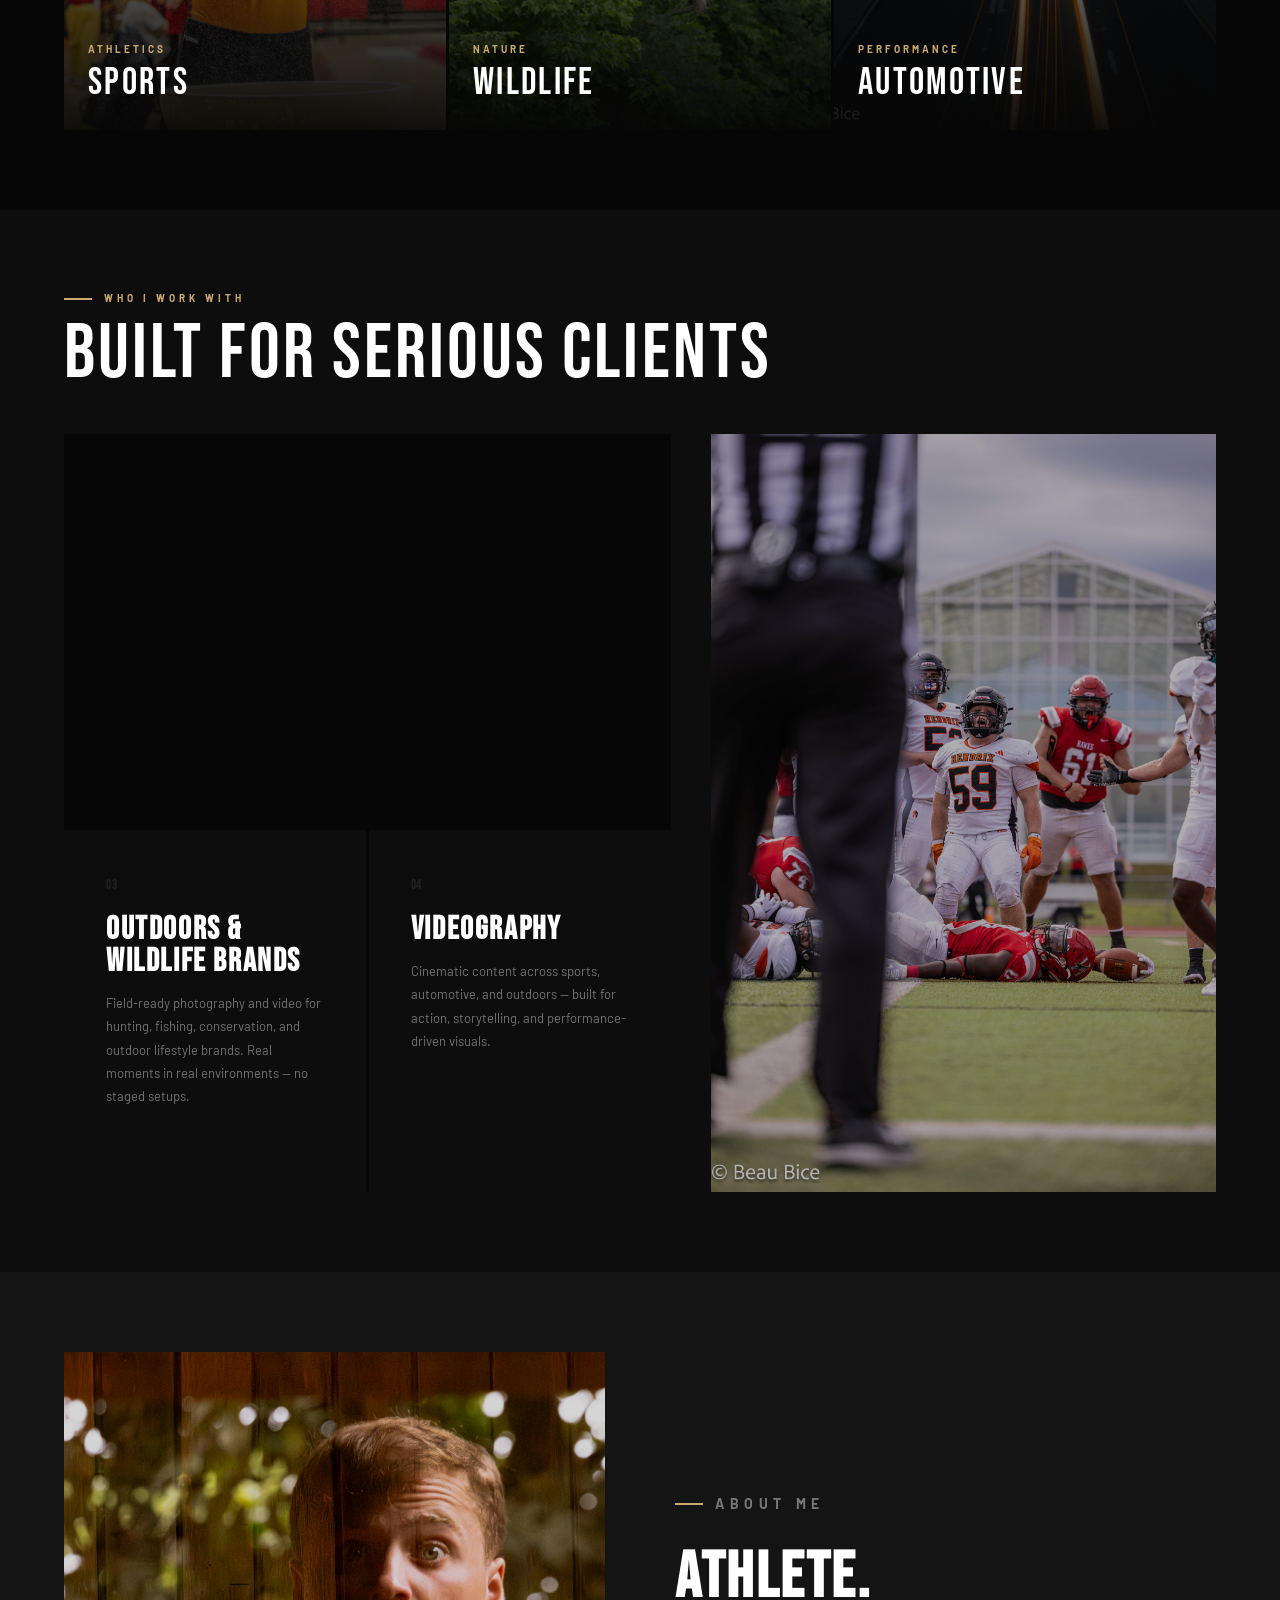
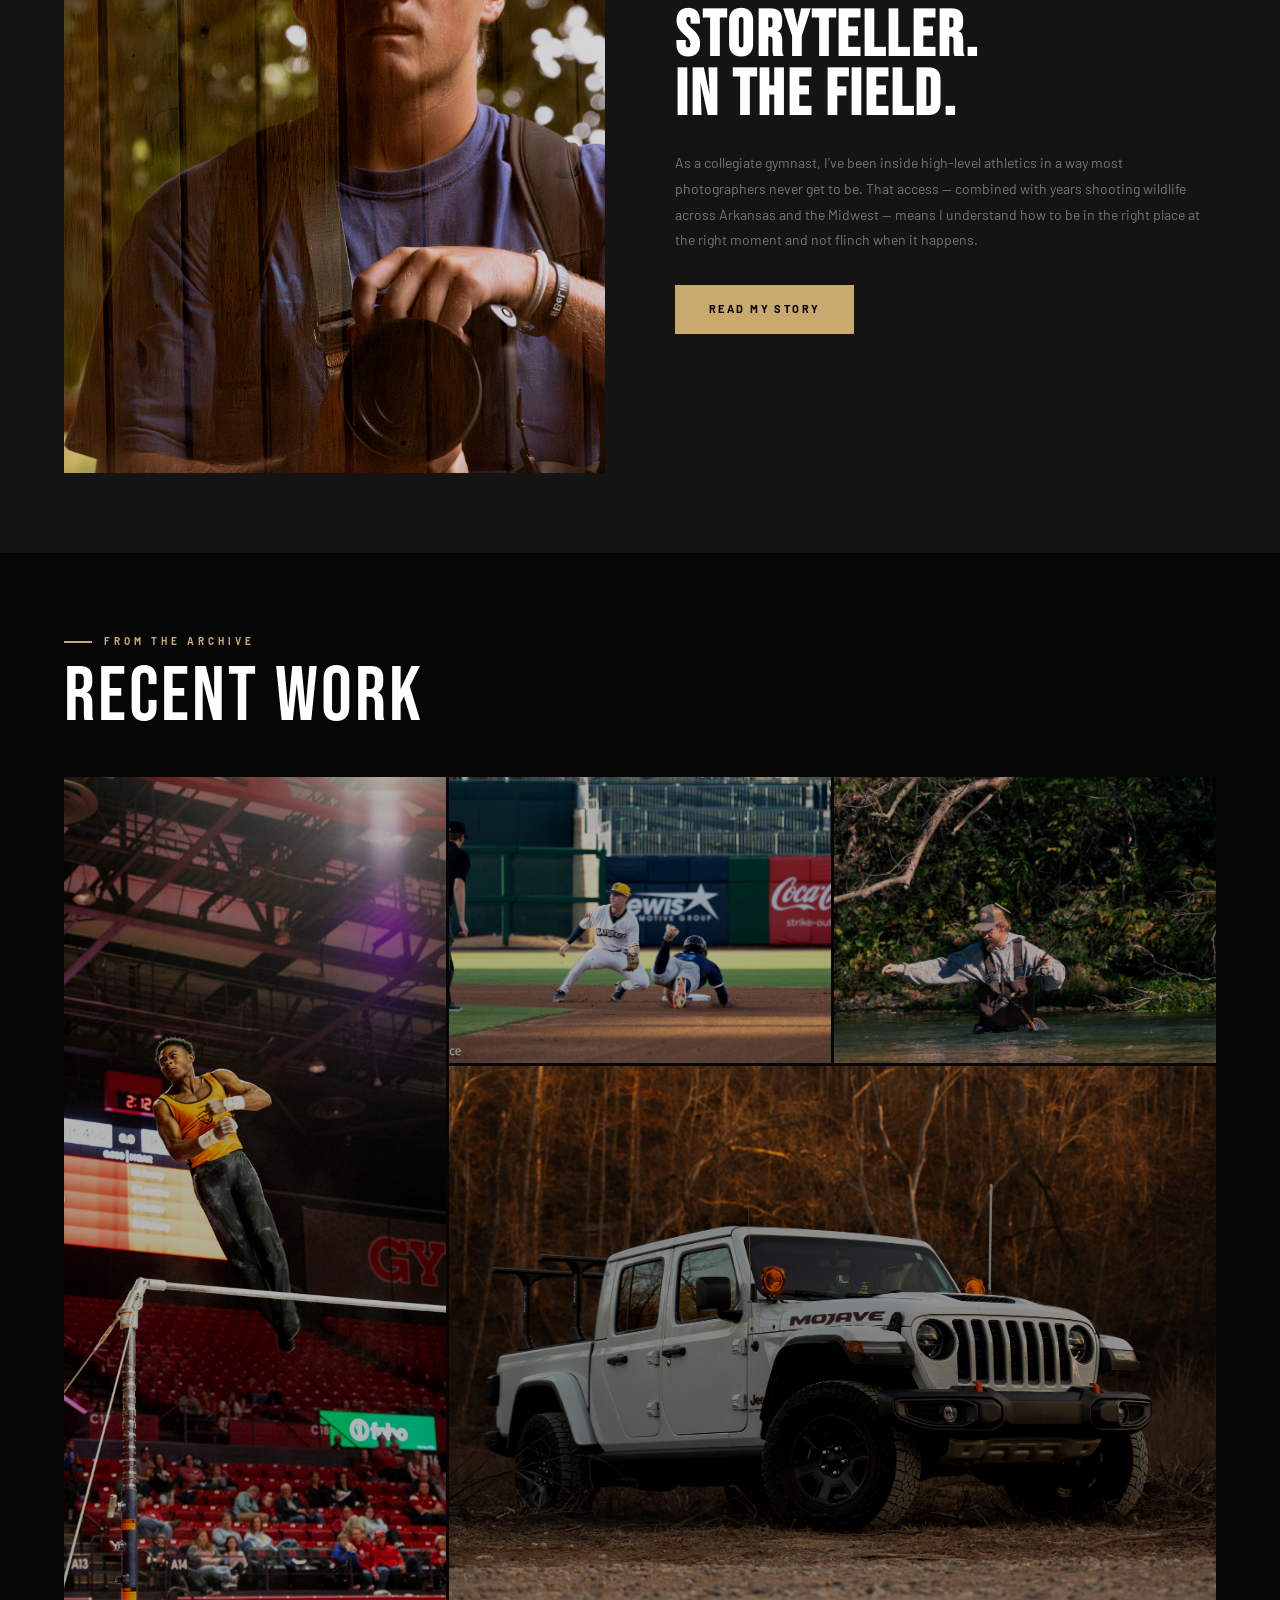
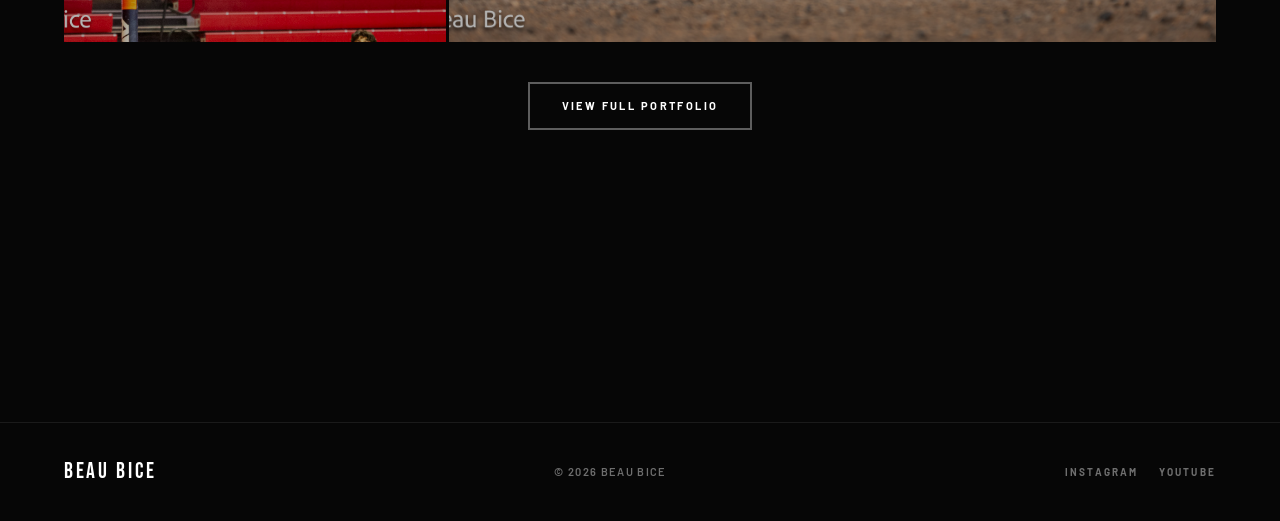
==== commit db0fbd2d: "touched up for search purposes." ====
--- a/index.html
+++ b/index.html
@@ -4,6 +4,8 @@
   <meta charset="UTF-8">
   <meta name="viewport" content="width=device-width, initial-scale=1.0">
   <title>Beau Bice — Photography & Videography</title>
+	<meta name="description" content="Beau Bice is a sports, automotive, and wildlife photographer and videographer based between Arkansas, Missouri, and Illinois. As a Greenville University gymnast and digital media student, Beau creates high-impact visual content for athletes, brands, events, and outdoor companies and is available for travel.">
+  <meta name="robots" content="index, follow">
   <link rel="stylesheet" href="styles.css">
   <link href="https://fonts.googleapis.com/css2?family=Bebas+Neue&family=Barlow:wght@300;400;600;700&display=swap" rel="stylesheet">
 </head>
@@ -84,7 +86,7 @@
       </a>
 
       <!-- Automotive -->
-<a href="cars.html" class="feat-card">
+<a href="automotive.html" class="feat-card">
   <img src="Exploring_Time.jpg" alt="Automotive Photography">
   <div class="feat-card-overlay"></div>
   <div class="feat-card-label">
--- a/styles.css
+++ b/styles.css
@@ -152,10 +152,23 @@
 .hero-overlay {
   position: absolute;
   inset: 0;
+  z-index: 1;
+
   background:
-    linear-gradient(to right, rgba(6,6,6,0.9) 0%, rgba(6,6,6,0.1) 70%),
-    linear-gradient(to top, rgba(6,6,6,0.98) 0%, transparent 60%);
-  z-index: 1;
+    linear-gradient(
+      to right,
+      rgba(6,6,6,1) 0%,
+      rgba(6,6,6,0.92) 18%,
+      rgba(6,6,6,0.75) 35%,
+      rgba(6,6,6,0.45) 55%,
+      rgba(6,6,6,0.15) 75%,
+      rgba(6,6,6,0) 100%
+    ),
+    linear-gradient(
+      to top,
+      rgba(6,6,6,0.95) 0%,
+      transparent 55%
+    );
 }
 
 .hero-content {
